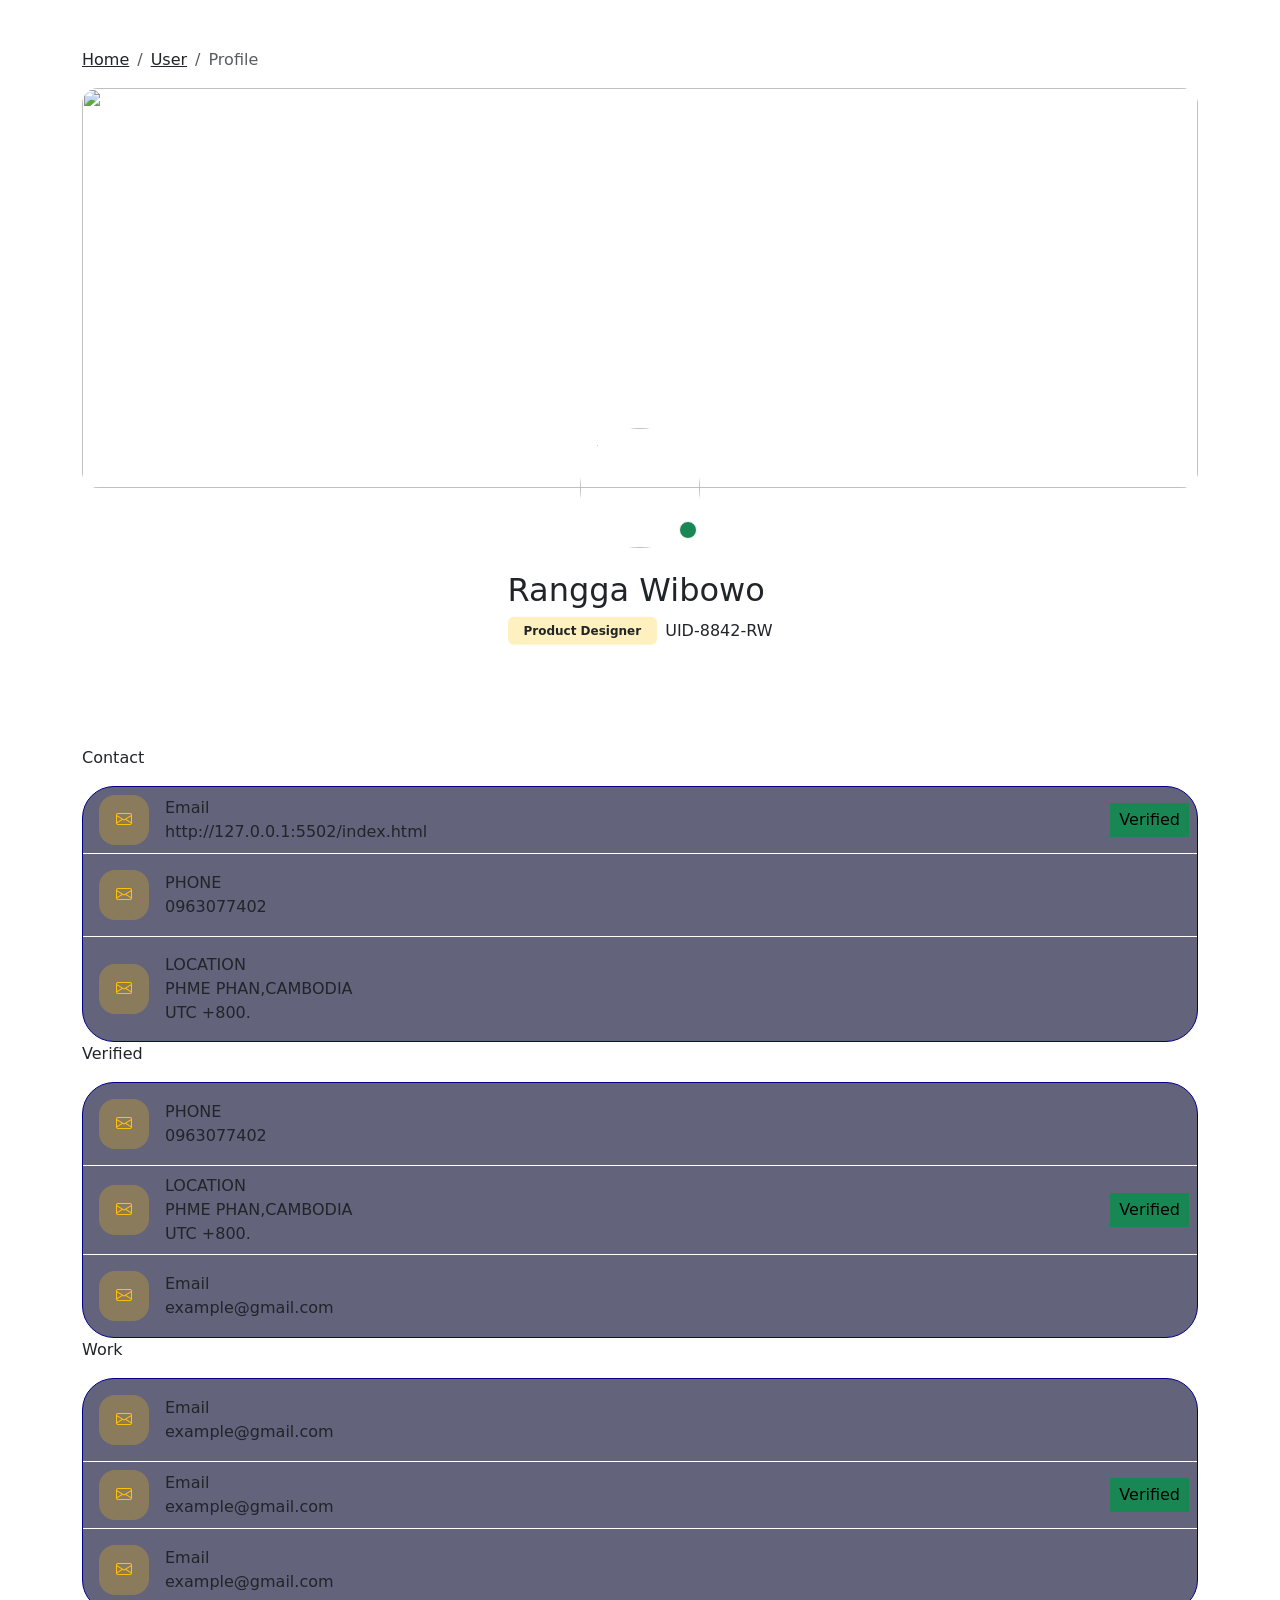
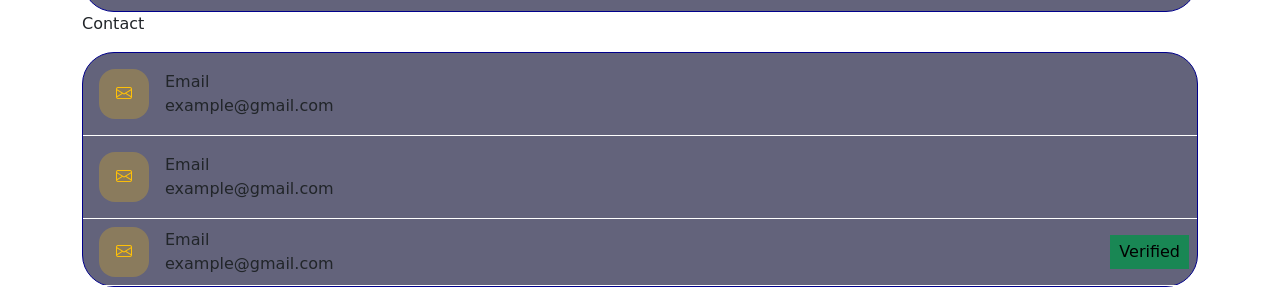
==== index.html @ 7322a80f "hi" ====
<!DOCTYPE html>
<html lang="en">

<head>
    <meta charset="UTF-8">
    <meta name="viewport" content="width=device-width, initial-scale=1.0">
    <title>Bootstrap</title>
    <link rel="stylesheet" href="asset/css/style.css">
    <link rel="stylesheet" href="asset/bootstrap/css/bootstrap.css">
    <link rel="stylesheet" href="https://cdn.jsdelivr.net/npm/bootstrap-icons@1.13.1/font/bootstrap-icons.min.css">
</head>

<body>
    <section class="py-5">
        <div class="container">
            <nav aria-label="breadcrumb">
                <ol class="breadcrumb">
                    <li class="breadcrumb-item"><a href="#" class="text-dark">Home</a></li>
                    <li class="breadcrumb-item"><a href="#" class="text-dark">User</a></li>
                    <li class="breadcrumb-item active" aria-current="page">Profile</li>
                </ol>
            </nav>
            <div class="cover">
                <img class="cover-image" src="https://i.pinimg.com/1200x/79/3f/6c/793f6c16c2a696c40d3bfd01d074fb01.jpg"
                    alt="">
            </div>
            <div class="d-flex flex-column justify-content-center align-items-center position-relative ">
                <div class="profile translate-middle-y">
                    <img class="profile-image rounded-circle"
                        src="https://i.pinimg.com/736x/39/a1/74/39a17475340a53b939412a46dc99d2c0.jpg" alt="">
                    <span
                        class="position-absolute bottom-0 start-90 translate-middle p-2 bg-success border border-light rounded-circle">
                    </span>
                </div>
                <div class="translate-middle-y">
                    <h2 class="">Rangga Wibowo</h2>
                    <div class="d-flex align-items-center">
                        <span class="badge bg-warning text-center py-2 px-3 bg-opacity-25 text-dark">Product
                            Designer</span>
                        <span class="ms-2">UID-8842-RW</span>
                    </div>
                </div>
            </div>
        </div>
    </section>
    <section class="py-3">
        <div class="container">
            <div class="user-info">
                <p>Contact</p>
                <div class="user-card">
                    <div
                        class="d-flex justify-content-between align-items-center py-2 border-bottom  border-1 border-white">
                        <div class="d-flex align-items-center">
                            <div class="d-flex align-items-center justify-content-center ms-3">
                                <span class="icon bg-warning bg-opacity-25 text-warning">
                                    <i class="bi bi-envelope"></i>
                                </span>
                            </div>
                            <span class="ms-3">
                                <p class="pb-0 mb-0">Email</p>
                                <p class="pb-0 mb-0">http://127.0.0.1:5502/index.html</p>
                            </span>
                        </div>
                        <span class="border-success border px-2 py-1 text-black bg-success me-2">Verified</span>
                    </div>
                    <div class="d-flex align-items-center w-100 p-3 border-bottom border-1 border-white">
                        <span class="icon bg-warning bg-opacity-25 text-warning">
                            <i class="bi bi-envelope"></i>
                        </span>
                        <span class="ms-3">
                            <p class="pb-0 mb-0">PHONE</p>
                            <p class="pb-0 mb-0">0963077402</p>
                        </span>
                    </div>
                    <div class="d-flex align-items-center w-100 p-3">
                        <span class="icon bg-warning bg-opacity-25 text-warning">
                            <i class="bi bi-envelope"></i>
                        </span>
                        <span class="ms-3">
                            <p class="pb-0 mb-0">LOCATION</p>
                            <p class="pb-0 mb-0">PHME PHAN,CAMBODIA</p>
                            <p class="pb-0 mb-0">UTC +800.</p>
                        </span>
                    </div>
                </div>
            </div>
            <div class="user-info">
                <p>Verified</p>
                <div class="user-card">
                    <div class="d-flex align-items-center w-100 p-3 border-bottom border-1 border-white">
                        <span class="icon bg-warning bg-opacity-25 text-warning">
                            <i class="bi bi-envelope"></i>
                        </span>
                        <span class="ms-3">
                            <p class="pb-0 mb-0">PHONE</p>
                            <p class="pb-0 mb-0">0963077402</p>
                        </span>
                    </div>
                    <div
                        class="d-flex justify-content-between align-items-center py-2 border-bottom  border-1 border-white">
                        <div class="d-flex align-items-center">
                            <div class="d-flex align-items-center justify-content-center ms-3">
                                <span class="icon bg-warning bg-opacity-25 text-warning">
                                    <i class="bi bi-envelope"></i>
                                </span>
                            </div>
                            <span class="ms-3">
                                <p class="pb-0 mb-0">LOCATION</p>
                                <p class="pb-0 mb-0">PHME PHAN,CAMBODIA</p>
                                <p class="pb-0 mb-0">UTC +800.</p>
                            </span>
                        </div>
                        <span class="border-success border px-2 py-1 text-black bg-success me-2">Verified</span>
                    </div>
                    <div class="d-flex align-items-center w-100 p-3">
                        <span class="icon bg-warning bg-opacity-25 text-warning">
                            <i class="bi bi-envelope"></i>
                        </span>
                        <span class="ms-3">
                            <p class="pb-0 mb-0">Email</p>
                            <p class="pb-0 mb-0">example@gmail.com</p>
                        </span>
                    </div>
                </div>
            </div>
            <div class="user-info">
                <p>Work</p>
                <div class="user-card">
                    <div class="d-flex align-items-center w-100 p-3 border-bottom border-1 border-white">
                        <span class="icon bg-warning bg-opacity-25 text-warning">
                            <i class="bi bi-envelope"></i>
                        </span>
                        <span class="ms-3">
                            <p class="pb-0 mb-0">Email</p>
                            <p class="pb-0 mb-0">example@gmail.com</p>
                        </span>
                    </div>
                    <div
                        class="d-flex justify-content-between align-items-center py-2 border-bottom  border-1 border-white">
                        <div class="d-flex align-items-center">
                            <div class="d-flex align-items-center justify-content-center ms-3">
                                <span class="icon bg-warning bg-opacity-25 text-warning">
                                    <i class="bi bi-envelope"></i>
                                </span>
                            </div>
                            <span class="ms-3">
                                <p class="pb-0 mb-0">Email</p>
                                <p class="pb-0 mb-0">example@gmail.com</p>
                            </span>
                        </div>
                        <span class="border-success border px-2 py-1 text-black bg-success me-2">Verified</span>
                    </div>
                    <div class="d-flex align-items-center w-100 p-3">
                        <span class="icon bg-warning bg-opacity-25 text-warning">
                            <i class="bi bi-envelope"></i>
                        </span>
                        <span class="ms-3">
                            <p class="pb-0 mb-0">Email</p>
                            <p class="pb-0 mb-0">example@gmail.com</p>
                        </span>
                    </div>
                </div>
            </div>
            <div class="user-info">
                <p>Contact</p>
                <div class="user-card">
                    <div class="d-flex align-items-center w-100 p-3 border-bottom border-1 border-white">
                        <span class="icon bg-warning bg-opacity-25 text-warning">
                            <i class="bi bi-envelope"></i>
                        </span>
                        <span class="ms-3">
                            <p class="pb-0 mb-0">Email</p>
                            <p class="pb-0 mb-0">example@gmail.com</p>
                        </span>
                    </div>
                    <div class="d-flex align-items-center w-100 p-3 border-bottom border-1 border-white">
                        <span class="icon bg-warning bg-opacity-25 text-warning">
                            <i class="bi bi-envelope"></i>
                        </span>
                        <span class="ms-3">
                            <p class="pb-0 mb-0">Email</p>
                            <p class="pb-0 mb-0">example@gmail.com</p>
                        </span>
                    </div>
                    <div
                        class="d-flex justify-content-between align-items-center py-2 border-bottom  border-1 border-white">
                        <div class="d-flex align-items-center">
                            <div class="d-flex align-items-center justify-content-center ms-3">
                                <span class="icon bg-warning bg-opacity-25 text-warning">
                                    <i class="bi bi-envelope"></i>
                                </span>
                            </div>
                            <span class="ms-3">
                                <p class="pb-0 mb-0">Email</p>
                                <p class="pb-0 mb-0">example@gmail.com</p>
                            </span>
                        </div>
                        <span class="border-success border px-2 py-1 text-black bg-success me-2">Verified</span>
                    </div>
                </div>
            </div>
        </div>
    </section>
</body>
<script src="asset/script.js"></script>
<script src="asset/bootstrap/js/bootstrap.bundle.min.js"></script>


</html>

<!-- <section>
    <div class="content my-5 mb-5">
        <h5 class="text-secondary mb-3 fw-bold">CONTACT</h5>
        <div class="card bg-primary border border-secondary mb-2 rounded-3 p-3">
            <div class="d-flex justify-content-between align-items-center py-2 border-bottom ">
                <div class="d-flex align-items-center">
                    <div class=" text bg-primary d-flex align-items-center justify-content-center">
                        <span class="text-light fw-bold">S</span>
                    </div>
                    <div class="ms-2 d-flex flex-column text-light">
                        <div class="text-light">EMAIL</div>
                        <div>http://127.0.0.1:5502/index.html</div>
                    </div>
                </div>
                <span class="border-success border  px-2 py-1 text-black bg-success">Verified</span>
            </div>
            <div class="d-flex justify-content-between align-items-center py-2 border-bottom ">
                <div class="d-flex align-items-center">
                    <div class=" text bg-primary d-flex align-items-center justify-content-center">
                        <span class="text-light fw-bold">S</span>
                    </div>
                    <span class="mx-2 d-flex flex-column">
                        <div class="text-light">PHONE</div>
                        <div class="text-light">0963077402</div>
                    </span>
                </div>
            </div>
            <div class="d-flex justify-content-between align-items-center py-2 border-bottom ">
                <div class="d-flex align-items-center">
                    <div class=" text bg-primary d-flex align-items-center justify-content-center">
                        <span class="text-light fw-bold">S</span>
                    </div>
                    <span class="ms-2 d-flex flex-column">
                        <div class="text-light">LOCATION</div>
                        <div class="text-light">PHME PHAN,CAMBODIA</div>
                        <div class="text-light">UTC +800.</div>
                    </span>
                </div>
            </div>
        </div>
    </div>
    <div class="content my-5">
        <h5 class="text-secondary mb-2 fw-bold">WORK</h5>
        <div class="card bg-primary border border-secondary mb-2 rounded-3 p-3">
            <div class="d-flex justify-content-between align-items-center py-2 border-bottom ">
                <div class="d-flex align-items-center">
                    <div class=" text bg-primary d-flex align-items-center justify-content-center">
                        <span class="text-light fw-bold">S</span>
                    </div>
                    <span class="ms-2 d-flex flex-column ">
                        <div class="text-light">EMAIL</div>
                        <div class="text-light">http://127.0.0.1:5502/index.html</div>
                    </span>
                </div>
            </div>
            <div class="d-flex justify-content-between align-items-center py-2 border-bottom ">
                <div class="d-flex align-items-center">
                    <div class=" text bg-primary d-flex align-items-center justify-content-center">
                        <span class="text-light fw-bold">S</span>
                    </div>
                    <span class="mx-2">
                        <div class="text-light">PHONE</div>
                        <div class="text-light">0963077402</div>
                    </span>
                </div>
            </div>
            <div class="d-flex justify-content-between align-items-center py-2 border-bottom ">
                <div class="d-flex align-items-center">
                    <div class=" text bg-primary d-flex align-items-center justify-content-center">
                        <span class="text-light fw-bold">S</span>
                    </div>
                    <span class="mx-2">
                        <div class="text-light">LOCATION</div>
                        <div class="text-light">PHME PHAN,CAMBODIA</div>
                        <div class="text-light">UTC +800.</div>
                    </span>
                </div>
                <span class="border-success border  px-2 py-1 text-black bg-success">Verified</span>
            </div>
        </div>
    </div>
    <div class="content">
        <h5 class="text-secondary mb-2 fw-bold">WORK</h5>
        <div class="card bg-primary border border-secondary mb-2 rounded-3 p-3">
            <div class="d-flex justify-content-between align-items-center py-2 border-bottom ">
                <div class="d-flex align-items-center">
                    <div class=" text bg-primary d-flex align-items-center justify-content-center">
                        <span class="text-light fw-bold">S</span>
                    </div>
                    <span class="mx-2">
                        <div class="text-light">EMAIL</div>
                        <div class="text-light">http://127.0.0.1:5502/index.html</div>
                    </span>
                </div>
            </div>
            <div class="d-flex justify-content-between align-items-center py-2 border-bottom ">
                <div class="d-flex align-items-center">
                    <div class=" text bg-primary d-flex align-items-center justify-content-center">
                        <span class="text-light fw-bold">S</span>
                    </div>
                    <span class="mx-2">
                        <div class="text-light">PHONE</div>
                        <div class="text-light">0963077402</div>
                    </span>
                </div>
                <span class="border-success border  px-2 py-1 text-black bg-success">Verified</span>
            </div>
            <div class="d-flex justify-content-between align-items-center py-2 border-bottom ">
                <div class="d-flex align-items-center">
                    <div class=" text bg-primary d-flex align-items-center justify-content-center">
                        <span class="text-light fw-bold">S</span>
                    </div>
                    <span class="mx-2">
                        <div class="text-light">LOCATION</div>
                        <div class="text-light">PHME PHAN,CAMBODIA</div>
                        <div class="text-light">UTC +800.</div>
                    </span>
                </div>
            </div>
        </div>
    </div>
</section> -->
---- asset/css/style.css ----
img{
    width: 100%;
    height: 300px;
}
.image{
    width: 100%;
    height: 100%;
    border-radius: 50%;
    object-fit: cover;
}
.cover{
    width: 100%;
    height: 400px;
    border-radius: 16px;
    overflow: hidden;
}
.cover-image{
    width: 100%;
    height: 100%;
    object-fit: cover;
}
.start-90{
    left: 90%;
}
.profile{
    width: 120px;
    height: 120px;
    border-radius: 50%;
    margin: auto;
    
}
.profile-image{
    width: 100%;
    height: 100%;
    object-fit: cover;
}

.user-card{
    width: 100%;
    height: auto;
    background-color: rgba(42, 42, 74, 0.73);
    border-radius: 32px;
    border: 1px solid darkblue;
}
.icon{
    width: 50px;
    height: 50px;
    display: flex;
    align-items: center;
    justify-content: center;
    border-radius: 16px;
}
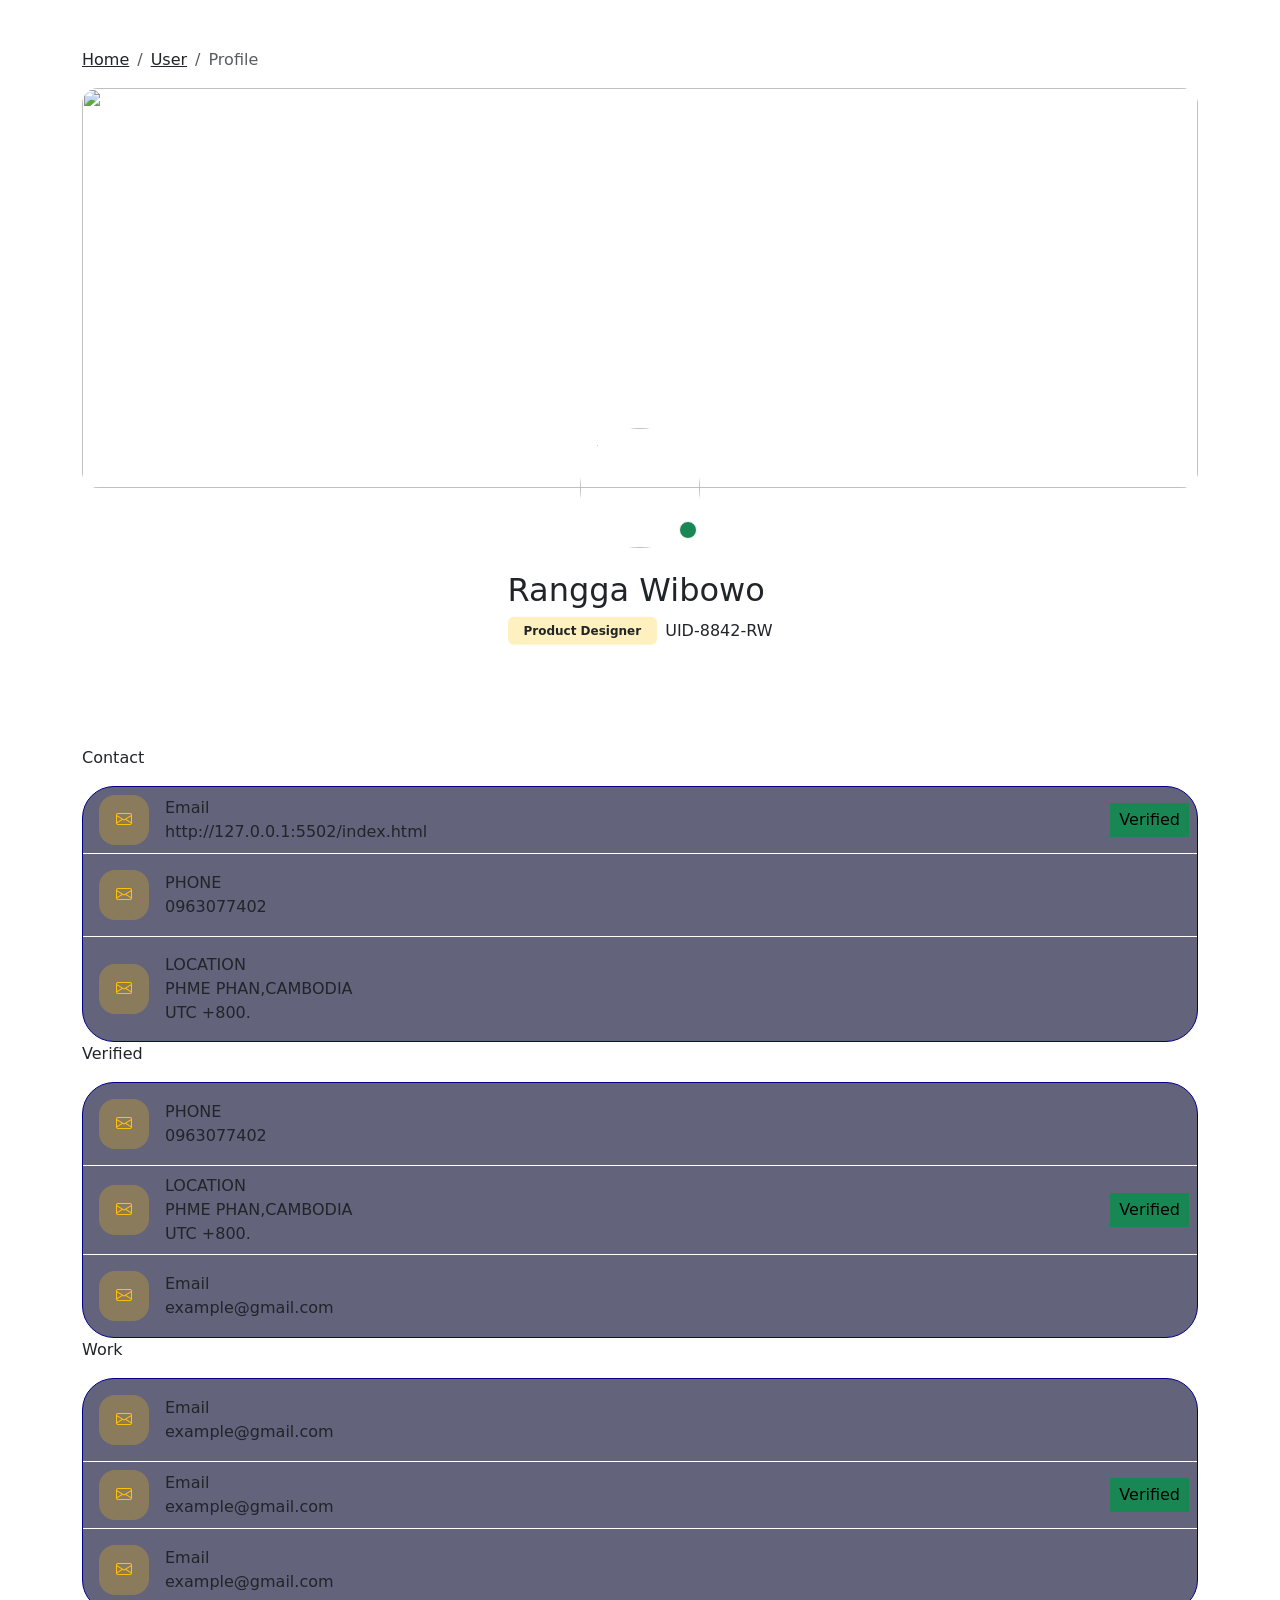
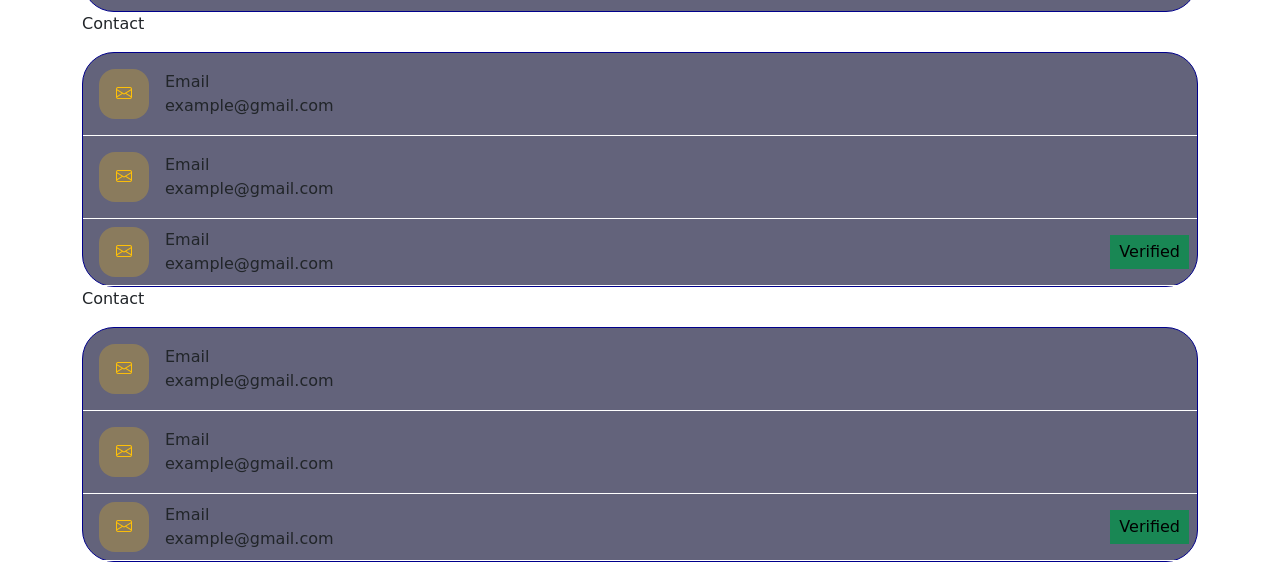
==== commit 94d1232e: "time" ====
--- a/index.html
+++ b/index.html
@@ -199,6 +199,44 @@
                     </div>
                 </div>
             </div>
+            <div class="user-info">
+                <p>Contact</p>
+                <div class="user-card">
+                    <div class="d-flex align-items-center w-100 p-3 border-bottom border-1 border-white">
+                        <span class="icon bg-warning bg-opacity-25 text-warning">
+                            <i class="bi bi-envelope"></i>
+                        </span>
+                        <span class="ms-3">
+                            <p class="pb-0 mb-0">Email</p>
+                            <p class="pb-0 mb-0">example@gmail.com</p>
+                        </span>
+                    </div>
+                    <div class="d-flex align-items-center w-100 p-3 border-bottom border-1 border-white">
+                        <span class="icon bg-warning bg-opacity-25 text-warning">
+                            <i class="bi bi-envelope"></i>
+                        </span>
+                        <span class="ms-3">
+                            <p class="pb-0 mb-0">Email</p>
+                            <p class="pb-0 mb-0">example@gmail.com</p>
+                        </span>
+                    </div>
+                    <div
+                        class="d-flex justify-content-between align-items-center py-2 border-bottom  border-1 border-white">
+                        <div class="d-flex align-items-center">
+                            <div class="d-flex align-items-center justify-content-center ms-3">
+                                <span class="icon bg-warning bg-opacity-25 text-warning">
+                                    <i class="bi bi-envelope"></i>
+                                </span>
+                            </div>
+                            <span class="ms-3">
+                                <p class="pb-0 mb-0">Email</p>
+                                <p class="pb-0 mb-0">example@gmail.com</p>
+                            </span>
+                        </div>
+                        <span class="border-success border px-2 py-1 text-black bg-success me-2">Verified</span>
+                    </div>
+                </div>
+            </div>
         </div>
     </section>
 </body>
